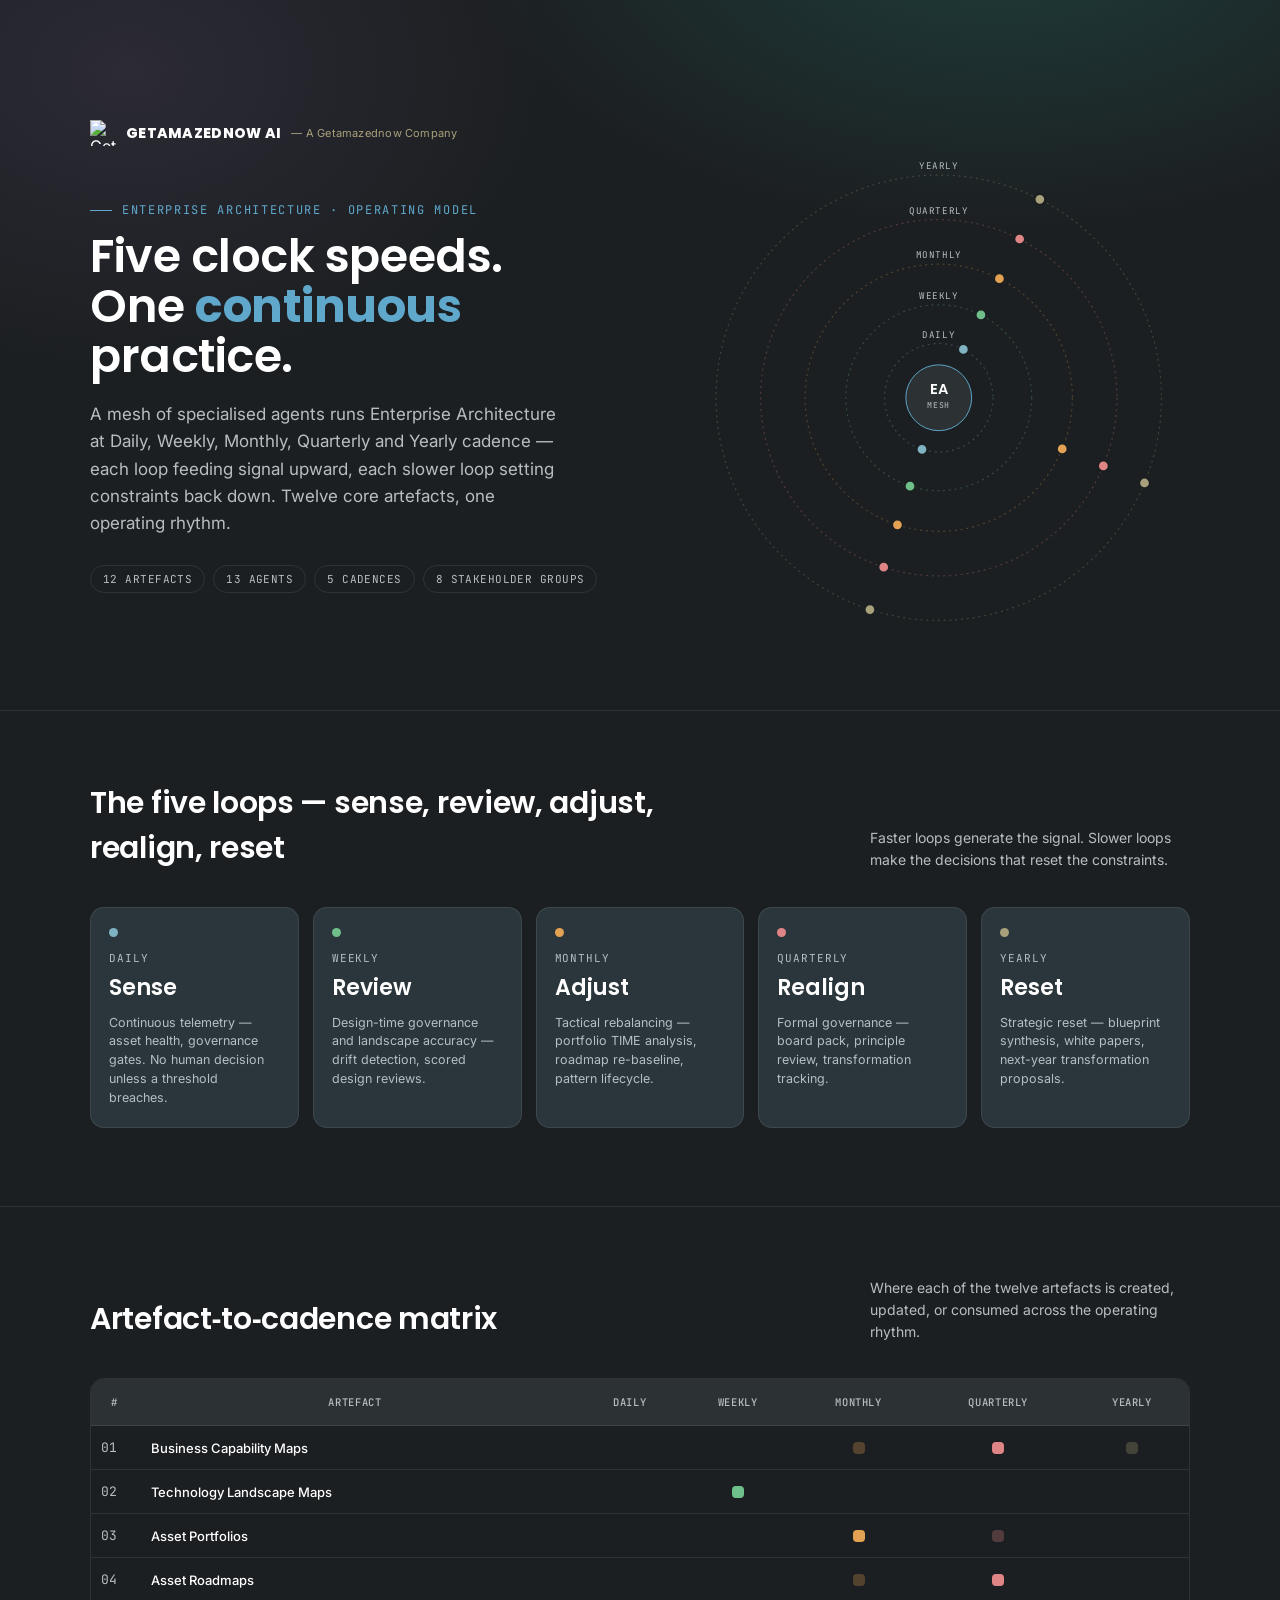
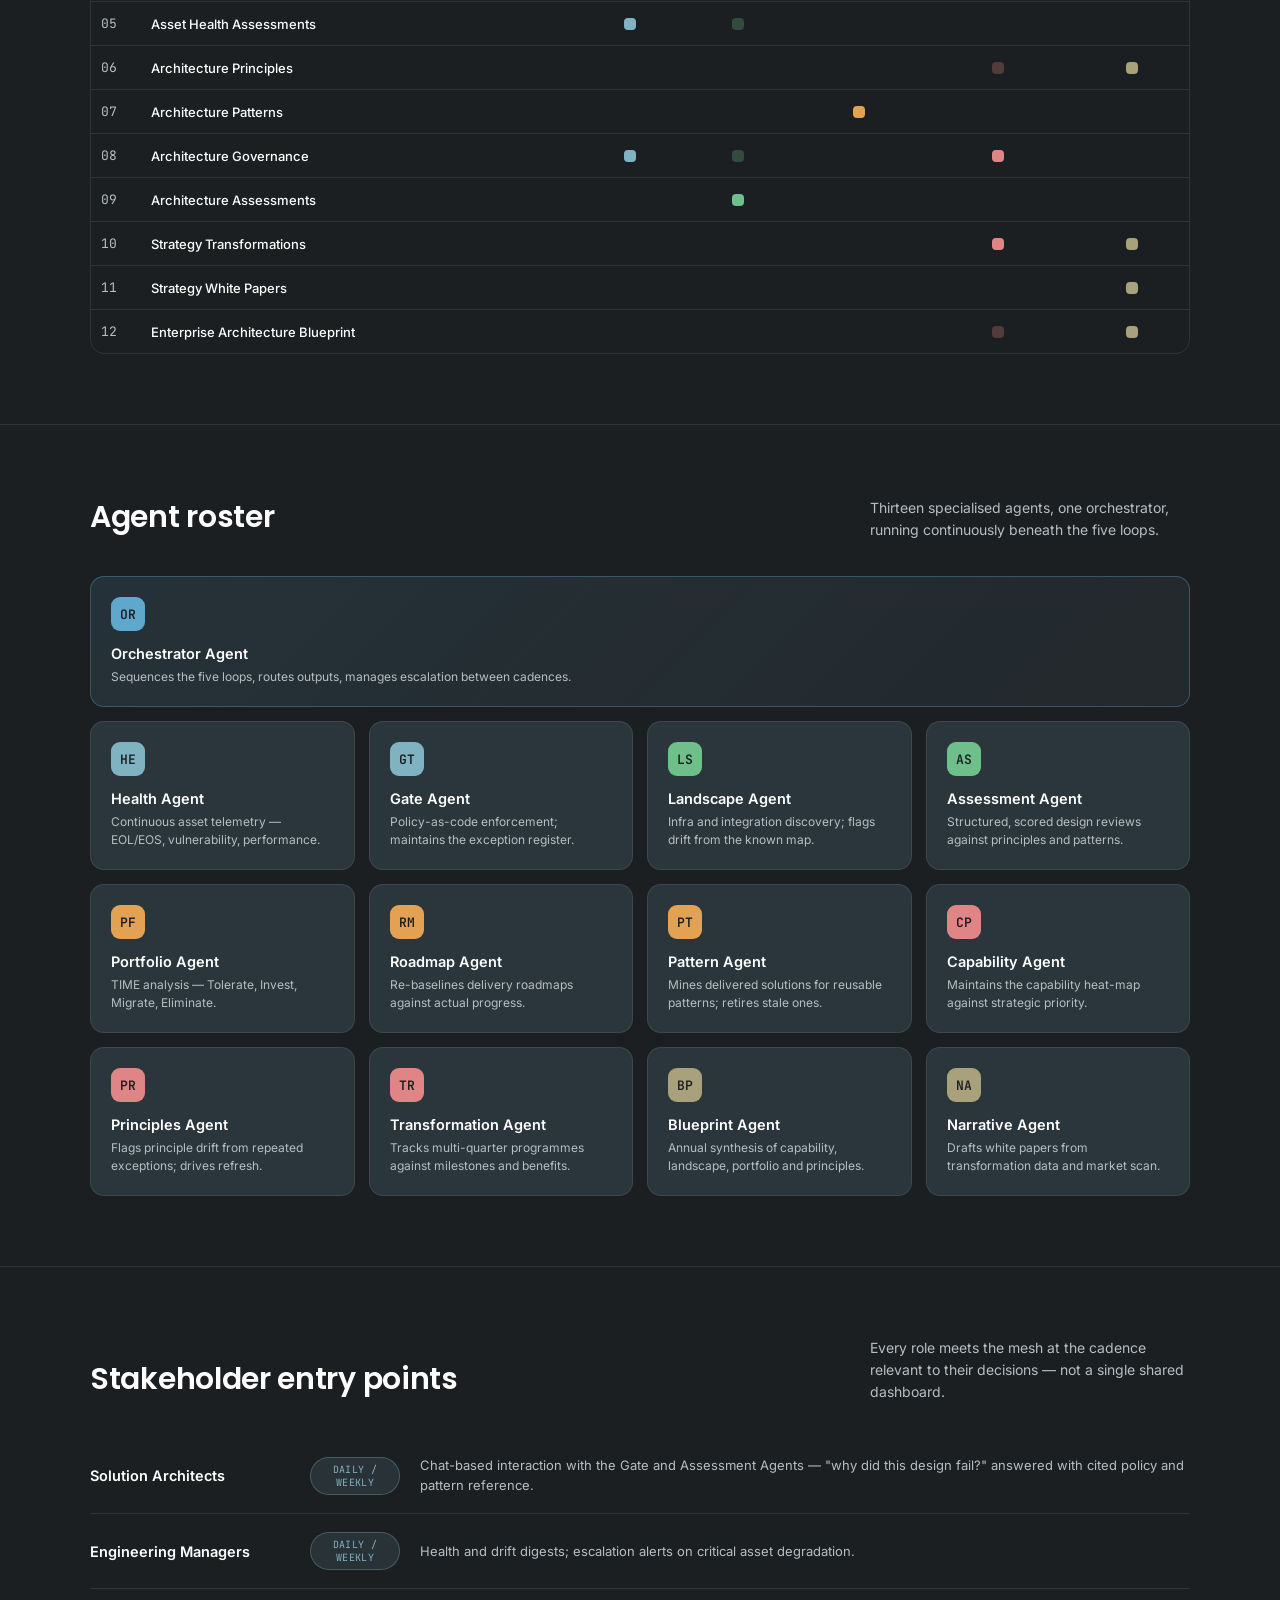
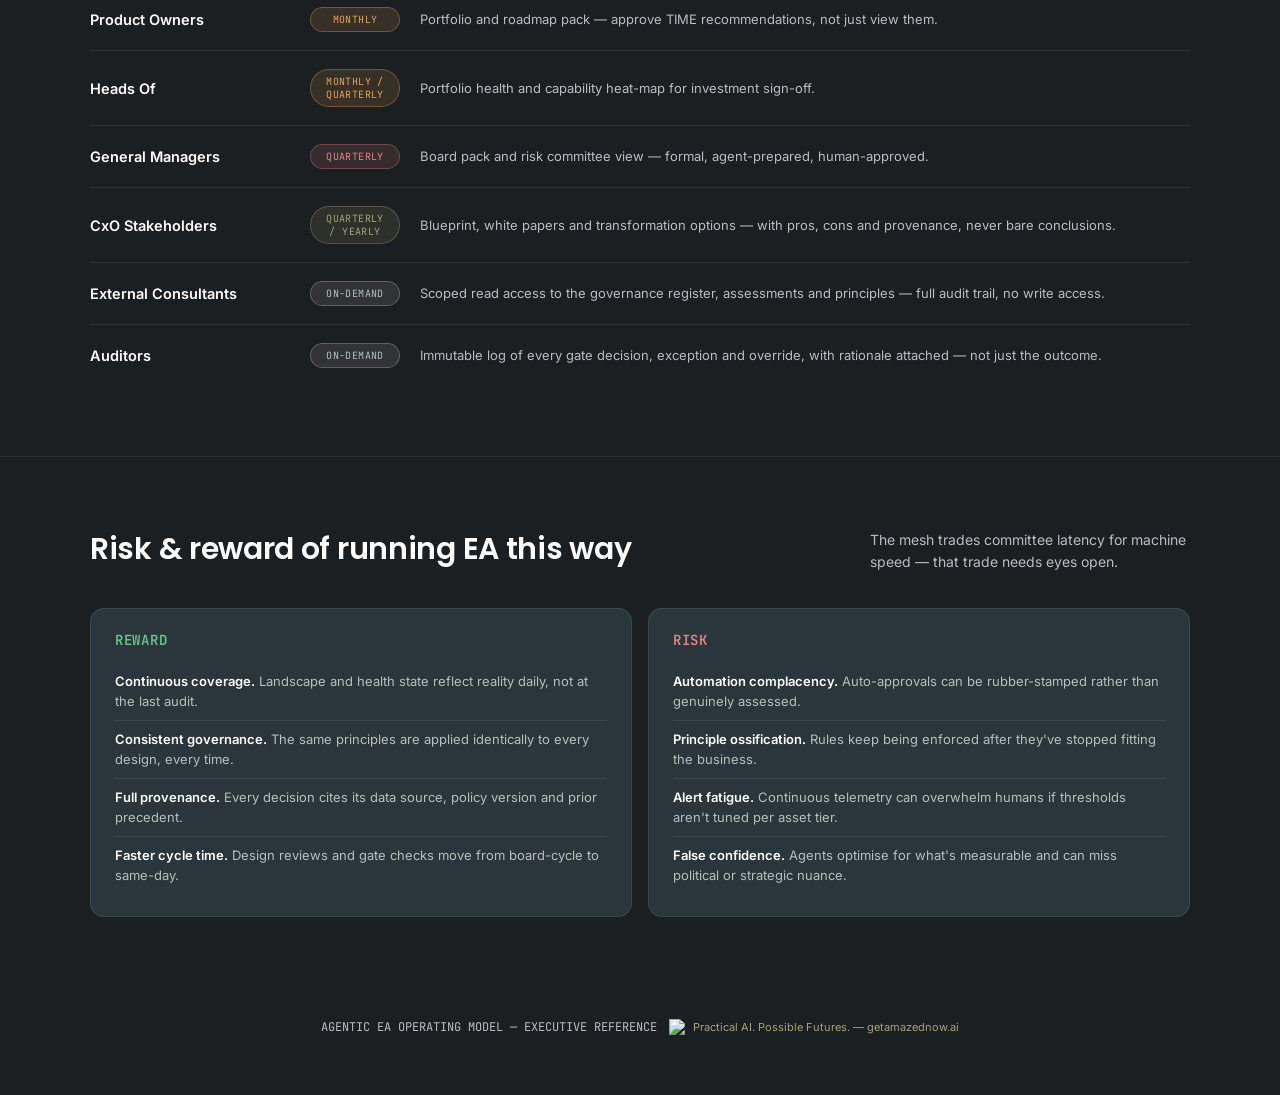
==== docs/index.html @ 3d33aa4a "Add initial index.html for Agentic EA Operating Model" ====
<!DOCTYPE html>
<html lang="en">
<head>
<meta charset="UTF-8">
<title>Agentic Enterprise Architecture — Operating Model</title>
<link rel="icon" type="image/svg+xml" href="./Getamazednow AI Design System v1.0/Logo Files/Getamazednow-AI-Favicon.svg">
<link rel="icon" type="image/png" sizes="32x32" href="./Getamazednow AI Design System v1.0/Logo Files/Getamazednow-AI-Favicon-32.png">
<link rel="apple-touch-icon" sizes="180x180" href="./Getamazednow AI Design System v1.0/Logo Files/Getamazednow-AI-Favicon-180.png">
<style>
  @import url('https://fonts.googleapis.com/css2?family=Poppins:wght@500;600;700;800&family=Inter:wght@400;500;600;700&family=JetBrains+Mono:wght@500&display=swap');

  :root{
    /* Getamazednow AI Design System v1.0 */
    --bg:#1C1F21;            /* neutral-900 — deep background */
    --panel:#2A363B;         /* Ink — primary card/panel surface */
    --panel-2:#2C3234;       /* neutral-800 — secondary panel */
    --line: rgba(255,255,255,0.09);
    --ink:#FFFFFF;           /* white — primary text on dark surfaces */
    --muted:#B7BEC2;         /* neutral-300 — secondary text on dark */

    --signal:#5FA8CC;        /* primary accent */
    --signal-core:#8FC3DE;   /* decorative core-node highlight */
    --stone:#A8A17B;         /* secondary accent */

    --daily:#7FB3C2;         /* info, light-on-ink */
    --weekly:#6FBF8B;        /* success, light-on-ink */
    --monthly:#E3A253;       /* warning, light-on-ink */
    --quarterly:#E08585;     /* error, light-on-ink */
    --yearly:#A8A17B;        /* stone */
    --gold: var(--signal);
  }
  *{box-sizing:border-box;}
  html,body{margin:0;padding:0;background:var(--bg);color:var(--ink);font-family:'Inter',sans-serif;}
  ::selection{ background: var(--signal); color:#1C1F21; }

  .wrap{max-width:1180px;margin:0 auto;padding:0 40px;}

  h1,h2,h3{font-family:'Poppins',sans-serif; font-weight:600; letter-spacing:-0.01em; margin:0;}
  .brandbar{ display:flex; align-items:center; gap:10px; padding-top:32px; }
  .brandbar img{ height:26px; width:26px; display:block; }
  .brandbar .wordmark{ font-family:'Poppins',sans-serif; font-weight:800; font-size:14px; letter-spacing:0.02em; color:var(--ink); }
  .brandbar .byline{ font-family:'Inter',sans-serif; font-size:11px; color:var(--stone); letter-spacing:0.02em; }
  .eyebrow{
    font-family:'JetBrains Mono',monospace; font-size:12px; letter-spacing:0.14em;
    text-transform:uppercase; color:var(--signal); margin-bottom:14px; display:flex; align-items:center; gap:10px;
  }
  .eyebrow::before{content:"";width:22px;height:1px;background:var(--signal);display:inline-block;}

  /* HERO */
  .hero{ padding:88px 0 60px; position:relative; overflow:hidden;
    background: radial-gradient(ellipse 900px 500px at 78% -10%, rgba(45,212,191,0.16), transparent 60%),
                radial-gradient(ellipse 700px 500px at 10% 10%, rgba(176,140,232,0.10), transparent 60%);
  }
  .hero-grid{ display:grid; grid-template-columns: 1.05fr 0.95fr; gap:40px; align-items:center; }
  .hero h1{ font-size:46px; line-height:1.08; color:var(--ink);}
  .hero h1 em{ font-style:normal; color:var(--signal); font-weight:700;}
  .hero p.lead{ font-size:17px; line-height:1.6; color:var(--muted); max-width:480px; margin-top:20px;}
  .hero-tags{ display:flex; gap:8px; flex-wrap:wrap; margin-top:28px;}
  .tag{ font-family:'JetBrains Mono',monospace; font-size:11px; letter-spacing:0.04em; color:var(--muted);
    border:1px solid var(--line); padding:6px 12px; border-radius:100px;}

  /* ORBIT DIAGRAM */
  .orbit-box{ position:relative; display:flex; align-items:center; justify-content:center;}
  #orbitSvg{ width:100%; height:auto; max-width:520px; }
  .ring-label{ font-family:'JetBrains Mono',monospace; font-size:9.5px; fill:var(--muted); letter-spacing:0.06em;}
  .core-label{ font-family:'Poppins',sans-serif; font-size:15px; fill:var(--ink); font-weight:600;}
  .core-sub{ font-family:'JetBrains Mono',monospace; font-size:8.5px; fill:var(--muted); letter-spacing:0.08em;}
  .node{ cursor:default; }
  .node circle{ stroke:#1C1F21; stroke-width:2px; }
  .node text{ font-family:'Inter',sans-serif; font-size:8.2px; fill:var(--ink); font-weight:600; }
  .node-tip{ font-family:'JetBrains Mono',monospace; font-size:7.6px; fill:var(--muted); }

  /* SECTION SHELL */
  section{ padding:70px 0; border-top:1px solid var(--line); }
  .section-head{ display:flex; justify-content:space-between; align-items:flex-end; margin-bottom:36px; gap:24px;}
  .section-head h2{ font-size:30px; color:var(--ink); max-width:640px;}
  .section-head p{ color:var(--muted); font-size:14px; max-width:320px; line-height:1.55; margin:0;}

  /* CADENCE STRIP */
  .cadence-strip{ display:grid; grid-template-columns:repeat(5,1fr); gap:14px; margin-bottom:8px;}
  .cad-card{ background:var(--panel); border:1px solid var(--line); border-radius:14px; padding:20px 18px; position:relative;}
  .cad-dot{ width:9px;height:9px;border-radius:50%; margin-bottom:14px;}
  .cad-name{ font-family:'JetBrains Mono',monospace; font-size:11px; letter-spacing:0.08em; text-transform:uppercase; color:var(--muted); margin-bottom:6px;}
  .cad-verb{ font-family:'Poppins',sans-serif; font-size:22px; font-weight:600; margin-bottom:10px;}
  .cad-desc{ font-size:12.5px; color:var(--muted); line-height:1.5;}

  /* MATRIX */
  .matrix-scroll{ overflow-x:auto; border:1px solid var(--line); border-radius:14px; }
  table.matrix{ width:100%; border-collapse:collapse; font-size:13px; min-width:820px;}
  table.matrix th{ font-family:'JetBrains Mono',monospace; font-size:10.5px; letter-spacing:0.06em; text-transform:uppercase;
    color:var(--muted); text-align:center; padding:16px 10px; background:var(--panel-2); font-weight:500;}
  table.matrix th:first-child{ text-align:left; padding-left:20px;}
  table.matrix td{ text-align:center; padding:13px 10px; border-top:1px solid var(--line); }
  table.matrix td.label{ text-align:left; padding-left:20px; color:var(--ink); font-weight:500; white-space:nowrap;}
  table.matrix td.num{ font-family:'JetBrains Mono',monospace; color:var(--muted); padding-right:14px; width:28px;}
  .pip{ width:12px; height:12px; border-radius:4px; margin:0 auto; }

  /* AGENTS */
  .agent-grid{ display:grid; grid-template-columns:repeat(4,1fr); gap:14px; }
  .agent-card{ background:var(--panel); border:1px solid var(--line); border-radius:14px; padding:20px; }
  .agent-glyph{ width:34px; height:34px; border-radius:9px; display:flex; align-items:center; justify-content:center;
    font-family:'JetBrains Mono',monospace; font-weight:600; font-size:13px; color:#1C1F21; margin-bottom:14px;}
  .agent-name{ font-weight:600; font-size:14.5px; margin-bottom:6px;}
  .agent-fn{ font-size:12px; color:var(--muted); line-height:1.5;}
  .agent-orch{ grid-column: span 4; background:linear-gradient(135deg, rgba(95,168,204,0.14), rgba(143,195,222,0.06));
    border:1px solid rgba(95,168,204,0.35);}

  /* STAKEHOLDER LADDER */
  .ladder{ display:flex; flex-direction:column; gap:0; }
  .ladder-row{ display:grid; grid-template-columns: 200px 90px 1fr; gap:20px; align-items:center;
    padding:18px 0; border-top:1px solid var(--line);}
  .ladder-row:first-child{ border-top:none; }
  .ladder-role{ font-weight:600; font-size:14.5px;}
  .ladder-cad{ font-family:'JetBrains Mono',monospace; font-size:10px; padding:5px 10px; border-radius:100px; text-align:center; letter-spacing:0.04em;}
  .ladder-desc{ font-size:13px; color:var(--muted); line-height:1.5;}

  /* RISK REWARD */
  .rr-grid{ display:grid; grid-template-columns:1fr 1fr; gap:16px;}
  .rr-card{ background:var(--panel); border:1px solid var(--line); border-radius:14px; padding:22px 24px;}
  .rr-card h3{ font-size:14px; font-family:'JetBrains Mono',monospace; letter-spacing:0.05em; text-transform:uppercase; margin-bottom:14px;}
  .rr-card.reward h3{ color:var(--weekly); }
  .rr-card.risk h3{ color:var(--quarterly); }
  .rr-item{ font-size:13px; color:var(--muted); padding:9px 0; border-top:1px solid var(--line); line-height:1.5;}
  .rr-item:first-of-type{ border-top:none; }
  .rr-item b{ color:var(--ink); font-weight:600;}

  footer{ padding:32px 0 60px; display:flex; align-items:center; justify-content:space-between; flex-wrap:wrap; gap:12px;}
  footer .fbrand{ display:flex; align-items:center; gap:8px; }
  footer .fbrand img{ height:16px; width:16px; }
  footer p{ color:var(--muted); font-size:12px; font-family:'JetBrains Mono',monospace; margin:0;}
  footer .byline{ color:var(--stone); font-size:11px; font-family:'Inter',sans-serif; }

  @media (max-width:900px){
    .hero-grid{ grid-template-columns:1fr; }
    .cadence-strip{ grid-template-columns:repeat(2,1fr);}
    .agent-grid{ grid-template-columns:repeat(2,1fr);}
    .agent-orch{ grid-column: span 2;}
    .ladder-row{ grid-template-columns: 1fr; gap:8px;}
  }
</style>
</head>
<body>

<div class="hero">
  <div class="wrap">
    <div class="brandbar">
      <img src="./Getamazednow AI Design System v1.0/Logo Files/Getamazednow-AI-Icon-Monochrome-White.svg" alt="Getamazednow AI">
      <span class="wordmark">GETAMAZEDNOW AI</span>
      <span class="byline">— A Getamazednow Company</span>
    </div>
  </div>
  <div class="wrap hero-grid">
    <div>
      <div class="eyebrow">Enterprise Architecture · Operating Model</div>
      <h1>Five clock speeds.<br>One <em>continuous</em> practice.</h1>
      <p class="lead">A mesh of specialised agents runs Enterprise Architecture at Daily, Weekly, Monthly, Quarterly and Yearly cadence — each loop feeding signal upward, each slower loop setting constraints back down. Twelve core artefacts, one operating rhythm.</p>
      <div class="hero-tags">
        <span class="tag">12 ARTEFACTS</span>
        <span class="tag">13 AGENTS</span>
        <span class="tag">5 CADENCES</span>
        <span class="tag">8 STAKEHOLDER GROUPS</span>
      </div>
    </div>
    <div class="orbit-box">
      <svg id="orbitSvg" viewBox="0 0 520 520"></svg>
    </div>
  </div>
</div>

<section id="cadence">
  <div class="wrap">
    <div class="section-head">
      <h2>The five loops — sense, review, adjust, realign, reset</h2>
      <p>Faster loops generate the signal. Slower loops make the decisions that reset the constraints.</p>
    </div>
    <div class="cadence-strip" id="cadenceStrip"></div>
  </div>
</section>

<section id="matrix">
  <div class="wrap">
    <div class="section-head">
      <h2>Artefact‑to‑cadence matrix</h2>
      <p>Where each of the twelve artefacts is created, updated, or consumed across the operating rhythm.</p>
    </div>
    <div class="matrix-scroll">
      <table class="matrix" id="matrixTable"></table>
    </div>
  </div>
</section>

<section id="agents">
  <div class="wrap">
    <div class="section-head">
      <h2>Agent roster</h2>
      <p>Thirteen specialised agents, one orchestrator, running continuously beneath the five loops.</p>
    </div>
    <div class="agent-grid" id="agentGrid"></div>
  </div>
</section>

<section id="stakeholders">
  <div class="wrap">
    <div class="section-head">
      <h2>Stakeholder entry points</h2>
      <p>Every role meets the mesh at the cadence relevant to their decisions — not a single shared dashboard.</p>
    </div>
    <div class="ladder" id="ladder"></div>
  </div>
</section>

<section id="riskreward">
  <div class="wrap">
    <div class="section-head">
      <h2>Risk &amp; reward of running EA this way</h2>
      <p>The mesh trades committee latency for machine speed — that trade needs eyes open.</p>
    </div>
    <div class="rr-grid">
      <div class="rr-card reward">
        <h3>Reward</h3>
        <div class="rr-item"><b>Continuous coverage.</b> Landscape and health state reflect reality daily, not at the last audit.</div>
        <div class="rr-item"><b>Consistent governance.</b> The same principles are applied identically to every design, every time.</div>
        <div class="rr-item"><b>Full provenance.</b> Every decision cites its data source, policy version and prior precedent.</div>
        <div class="rr-item"><b>Faster cycle time.</b> Design reviews and gate checks move from board-cycle to same-day.</div>
      </div>
      <div class="rr-card risk">
        <h3>Risk</h3>
        <div class="rr-item"><b>Automation complacency.</b> Auto-approvals can be rubber-stamped rather than genuinely assessed.</div>
        <div class="rr-item"><b>Principle ossification.</b> Rules keep being enforced after they've stopped fitting the business.</div>
        <div class="rr-item"><b>Alert fatigue.</b> Continuous telemetry can overwhelm humans if thresholds aren't tuned per asset tier.</div>
        <div class="rr-item"><b>False confidence.</b> Agents optimise for what's measurable and can miss political or strategic nuance.</div>
      </div>
    </div>
  </div>
</section>

<footer>
  <div class="wrap footer-inner" style="display:flex; align-items:center; justify-content:space-between; flex-wrap:wrap; gap:12px;">
    <p>AGENTIC EA OPERATING MODEL — EXECUTIVE REFERENCE</p>
    <div class="fbrand">
      <img src="./Getamazednow AI Design System v1.0/Logo Files/Getamazednow-AI-Icon-Monochrome-White.svg" alt="Getamazednow AI">
      <span class="byline">Practical AI. Possible Futures. — getamazednow.ai</span>
    </div>
  </div>
</footer>

<script>
const CAD = [
  {key:'daily', name:'Daily', verb:'Sense', color:'var(--daily)', hex:'#7FB3C2',
    desc:'Continuous telemetry — asset health, governance gates. No human decision unless a threshold breaches.'},
  {key:'weekly', name:'Weekly', verb:'Review', color:'var(--weekly)', hex:'#6FBF8B',
    desc:'Design-time governance and landscape accuracy — drift detection, scored design reviews.'},
  {key:'monthly', name:'Monthly', verb:'Adjust', color:'var(--monthly)', hex:'#E3A253',
    desc:'Tactical rebalancing — portfolio TIME analysis, roadmap re-baseline, pattern lifecycle.'},
  {key:'quarterly', name:'Quarterly', verb:'Realign', color:'var(--quarterly)', hex:'#E08585',
    desc:'Formal governance — board pack, principle review, transformation tracking.'},
  {key:'yearly', name:'Yearly', verb:'Reset', color:'var(--yearly)', hex:'#A8A17B',
    desc:'Strategic reset — blueprint synthesis, white papers, next-year transformation proposals.'},
];

// ---- Cadence strip
const stripEl = document.getElementById('cadenceStrip');
CAD.forEach(c=>{
  stripEl.innerHTML += `<div class="cad-card">
    <div class="cad-dot" style="background:${c.color}"></div>
    <div class="cad-name">${c.name}</div>
    <div class="cad-verb">${c.verb}</div>
    <div class="cad-desc">${c.desc}</div>
  </div>`;
});

// ---- Matrix
const ARTEFACTS = [
  {n:'Business Capability Maps', vals:['','','o','X','o']},
  {n:'Technology Landscape Maps', vals:['','X','','','']},
  {n:'Asset Portfolios', vals:['','','X','o','']},
  {n:'Asset Roadmaps', vals:['','','o','X','']},
  {n:'Asset Health Assessments', vals:['X','o','','','']},
  {n:'Architecture Principles', vals:['','','','o','X']},
  {n:'Architecture Patterns', vals:['','','X','','']},
  {n:'Architecture Governance', vals:['X','o','','X','']},
  {n:'Architecture Assessments', vals:['','X','','','']},
  {n:'Strategy Transformations', vals:['','','','X','X']},
  {n:'Strategy White Papers', vals:['','','','','X']},
  {n:'Enterprise Architecture Blueprint', vals:['','','','o','X']},
];
const matEl = document.getElementById('matrixTable');
let thead = '<tr><th>#</th><th>Artefact</th>' + CAD.map(c=>`<th>${c.name}</th>`).join('') + '</tr>';
let rows = ARTEFACTS.map((a,i)=>{
  let cells = a.vals.map((v,ci)=>{
    if(v==='X') return `<td><div class="pip" style="background:${CAD[ci].hex}"></div></td>`;
    if(v==='o') return `<td><div class="pip" style="background:${CAD[ci].hex}; opacity:0.28"></div></td>`;
    return `<td></td>`;
  }).join('');
  return `<tr><td class="num">${String(i+1).padStart(2,'0')}</td><td class="label">${a.n}</td>${cells}</tr>`;
}).join('');
matEl.innerHTML = thead + rows;

// ---- Agents
const AGENTS = [
  {i:'OR', name:'Orchestrator Agent', fn:'Sequences the five loops, routes outputs, manages escalation between cadences.', hex:'#5FA8CC', orch:true},
  {i:'HE', name:'Health Agent', fn:'Continuous asset telemetry — EOL/EOS, vulnerability, performance.', hex:'#7FB3C2'},
  {i:'GT', name:'Gate Agent', fn:'Policy-as-code enforcement; maintains the exception register.', hex:'#7FB3C2'},
  {i:'LS', name:'Landscape Agent', fn:'Infra and integration discovery; flags drift from the known map.', hex:'#6FBF8B'},
  {i:'AS', name:'Assessment Agent', fn:'Structured, scored design reviews against principles and patterns.', hex:'#6FBF8B'},
  {i:'PF', name:'Portfolio Agent', fn:'TIME analysis — Tolerate, Invest, Migrate, Eliminate.', hex:'#E3A253'},
  {i:'RM', name:'Roadmap Agent', fn:'Re-baselines delivery roadmaps against actual progress.', hex:'#E3A253'},
  {i:'PT', name:'Pattern Agent', fn:'Mines delivered solutions for reusable patterns; retires stale ones.', hex:'#E3A253'},
  {i:'CP', name:'Capability Agent', fn:'Maintains the capability heat-map against strategic priority.', hex:'#E08585'},
  {i:'PR', name:'Principles Agent', fn:'Flags principle drift from repeated exceptions; drives refresh.', hex:'#E08585'},
  {i:'TR', name:'Transformation Agent', fn:'Tracks multi-quarter programmes against milestones and benefits.', hex:'#E08585'},
  {i:'BP', name:'Blueprint Agent', fn:'Annual synthesis of capability, landscape, portfolio and principles.', hex:'#A8A17B'},
  {i:'NA', name:'Narrative Agent', fn:'Drafts white papers from transformation data and market scan.', hex:'#A8A17B'},
];
const agentGrid = document.getElementById('agentGrid');
AGENTS.forEach(a=>{
  agentGrid.innerHTML += `<div class="agent-card ${a.orch?'agent-orch':''}">
    <div class="agent-glyph" style="background:${a.hex}">${a.i}</div>
    <div class="agent-name">${a.name}</div>
    <div class="agent-fn">${a.fn}</div>
  </div>`;
});

// ---- Stakeholder ladder
const LADDER = [
  {role:'Solution Architects', cad:'DAILY / WEEKLY', color:'#7FB3C2', desc:'Chat-based interaction with the Gate and Assessment Agents — "why did this design fail?" answered with cited policy and pattern reference.'},
  {role:'Engineering Managers', cad:'DAILY / WEEKLY', color:'#7FB3C2', desc:'Health and drift digests; escalation alerts on critical asset degradation.'},
  {role:'Product Owners', cad:'MONTHLY', color:'#E3A253', desc:'Portfolio and roadmap pack — approve TIME recommendations, not just view them.'},
  {role:'Heads Of', cad:'MONTHLY / QUARTERLY', color:'#E3A253', desc:'Portfolio health and capability heat-map for investment sign-off.'},
  {role:'General Managers', cad:'QUARTERLY', color:'#E08585', desc:'Board pack and risk committee view — formal, agent-prepared, human-approved.'},
  {role:'CxO Stakeholders', cad:'QUARTERLY / YEARLY', color:'#A8A17B', desc:'Blueprint, white papers and transformation options — with pros, cons and provenance, never bare conclusions.'},
  {role:'External Consultants', cad:'ON-DEMAND', color:'#B7BEC2', desc:'Scoped read access to the governance register, assessments and principles — full audit trail, no write access.'},
  {role:'Auditors', cad:'ON-DEMAND', color:'#B7BEC2', desc:'Immutable log of every gate decision, exception and override, with rationale attached — not just the outcome.'},
];
const ladderEl = document.getElementById('ladder');
LADDER.forEach(l=>{
  ladderEl.innerHTML += `<div class="ladder-row">
    <div class="ladder-role">${l.role}</div>
    <div class="ladder-cad" style="background:${l.color}22; color:${l.color}; border:1px solid ${l.color}55;">${l.cad}</div>
    <div class="ladder-desc">${l.desc}</div>
  </div>`;
});

// ---- Orbit SVG (rings: yearly outer -> daily inner)
const svg = document.getElementById('orbitSvg');
const cx=260, cy=260;
const ringsOuterToInner = [
  {r:230, key:'yearly'}, {r:184, key:'quarterly'}, {r:138, key:'monthly'}, {r:96, key:'weekly'}, {r:56, key:'daily'}
];
let svgContent = '';
// rings
ringsOuterToInner.forEach(ring=>{
  const c = CAD.find(c=>c.key===ring.key);
  svgContent += `<circle cx="${cx}" cy="${cy}" r="${ring.r}" fill="none" stroke="${c.hex}" stroke-opacity="0.28" stroke-width="1.2" stroke-dasharray="2 4"/>`;
});
// ring labels (top of each ring)
ringsOuterToInner.forEach(ring=>{
  const c = CAD.find(c=>c.key===ring.key);
  svgContent += `<text x="${cx}" y="${cy-ring.r-6}" text-anchor="middle" class="ring-label" fill="${c.hex}">${c.name.toUpperCase()}</text>`;
});
// nodes per ring: artefact short codes placed at angles
const ringNodes = {
  yearly: ['Blueprint','White Papers','Transformation'],
  quarterly: ['Governance Bd','Principles Rvw','Capability Refresh'],
  monthly: ['Portfolio TIME','Roadmap','Patterns'],
  weekly: ['Landscape','Assessments'],
  daily: ['Health','Gates'],
};
ringsOuterToInner.forEach(ring=>{
  const c = CAD.find(c=>c.key===ring.key);
  const items = ringNodes[ring.key];
  const n = items.length;
  items.forEach((label,i)=>{
    // spread nodes around the lower arc so labels don't collide with ring-name at top
    const angle = (Math.PI*0.15) + (i/(n-1||1)) * (Math.PI*0.95);
    const x = cx + ring.r*Math.sin(angle);
    const y = cy - ring.r*Math.cos(angle);
    svgContent += `<g class="node">
      <circle cx="${x}" cy="${y}" r="5.5" fill="${c.hex}"/>
    </g>`;
  });
});
// core
svgContent += `<circle cx="${cx}" cy="${cy}" r="34" fill="#2C3234" stroke="#5FA8CC" stroke-width="1"/>`;
svgContent += `<text x="${cx}" y="${cy-4}" text-anchor="middle" class="core-label">EA</text>`;
svgContent += `<text x="${cx}" y="${cy+11}" text-anchor="middle" class="core-sub">MESH</text>`;
svg.innerHTML = svgContent;
</script>

</body>
</html>
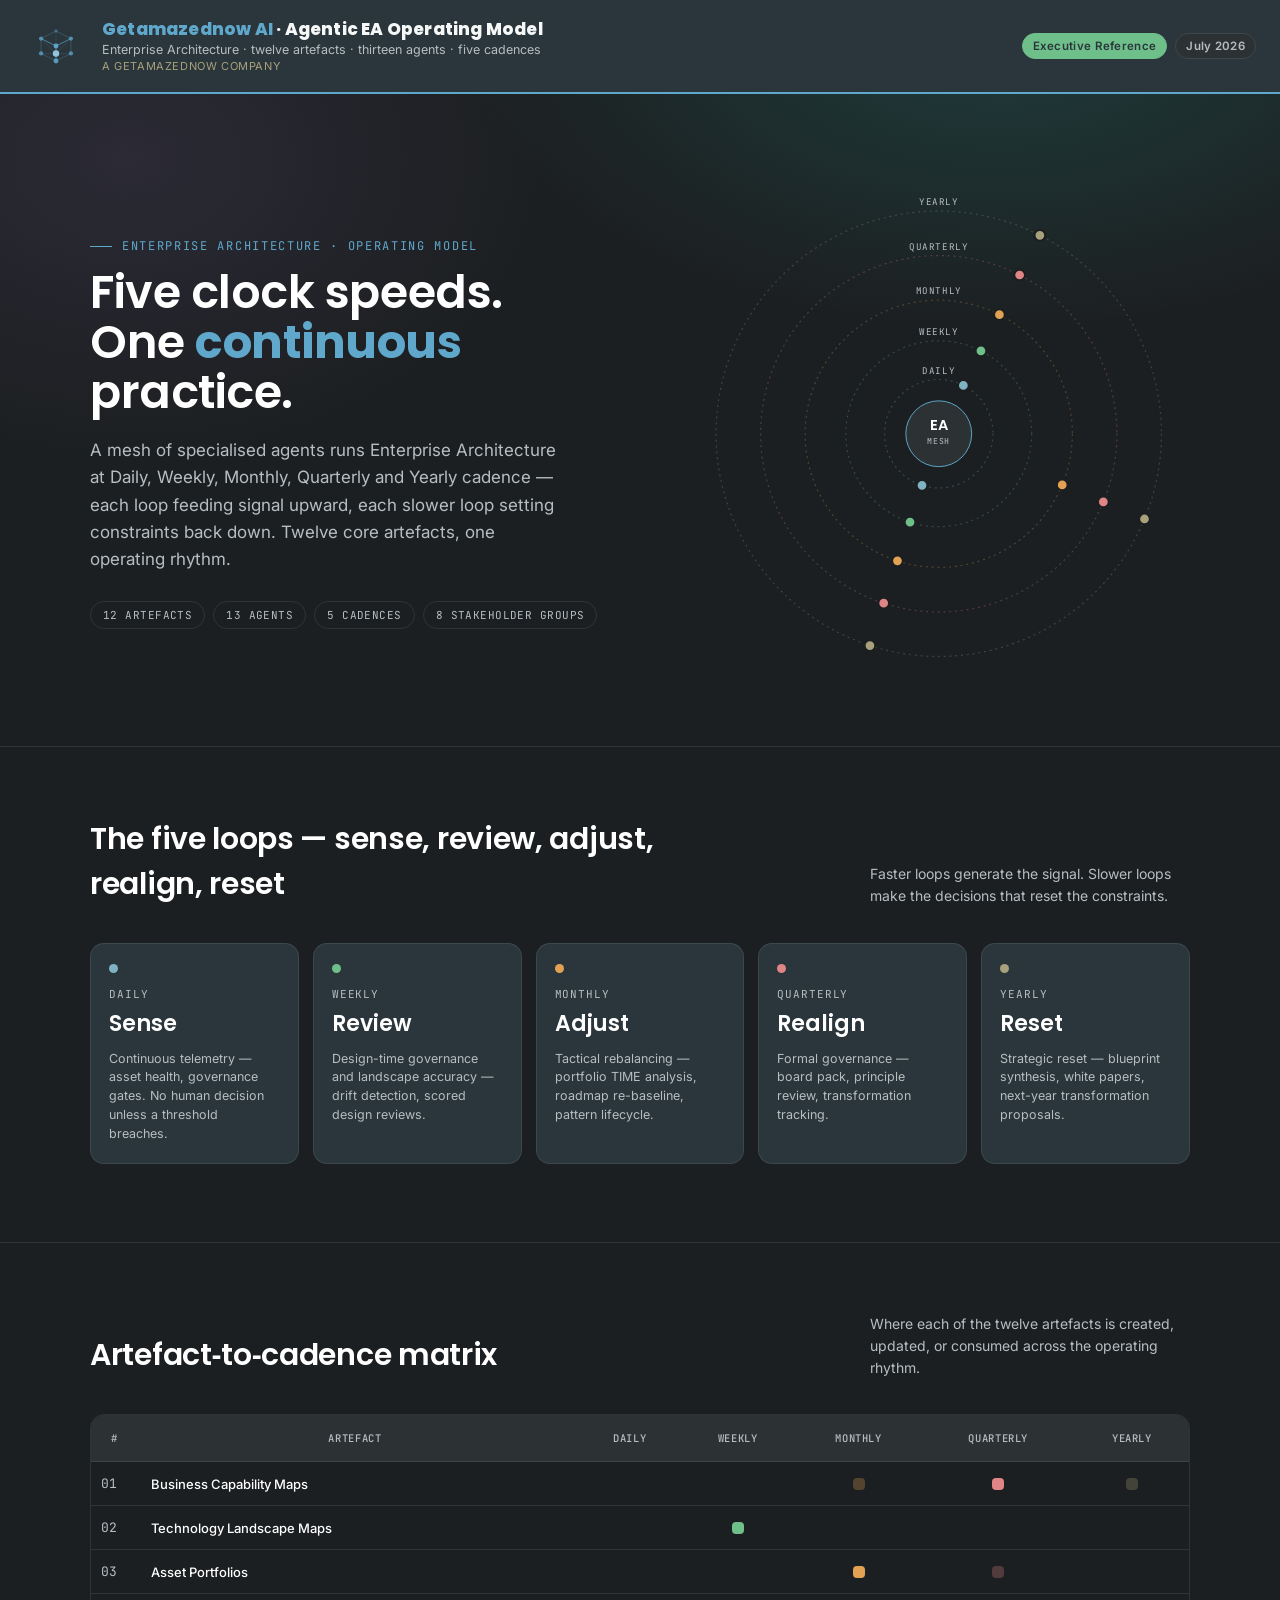
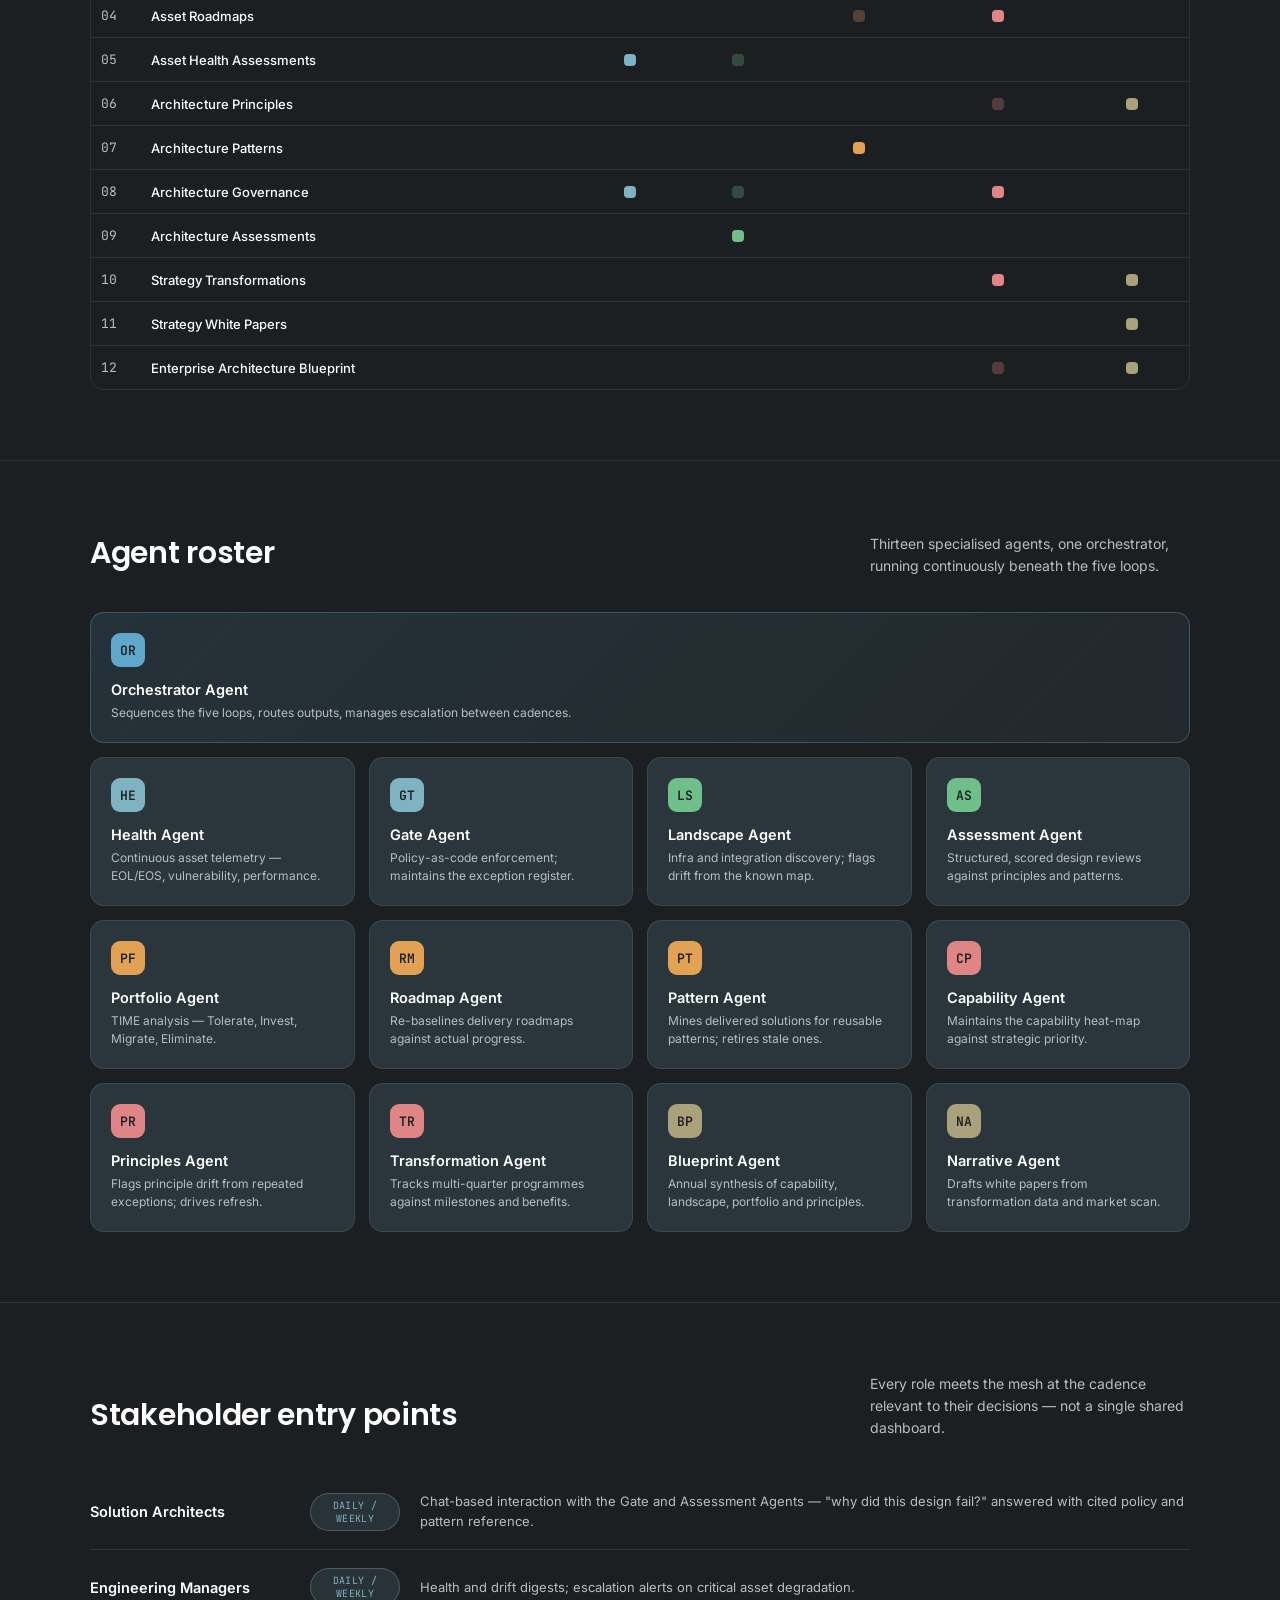
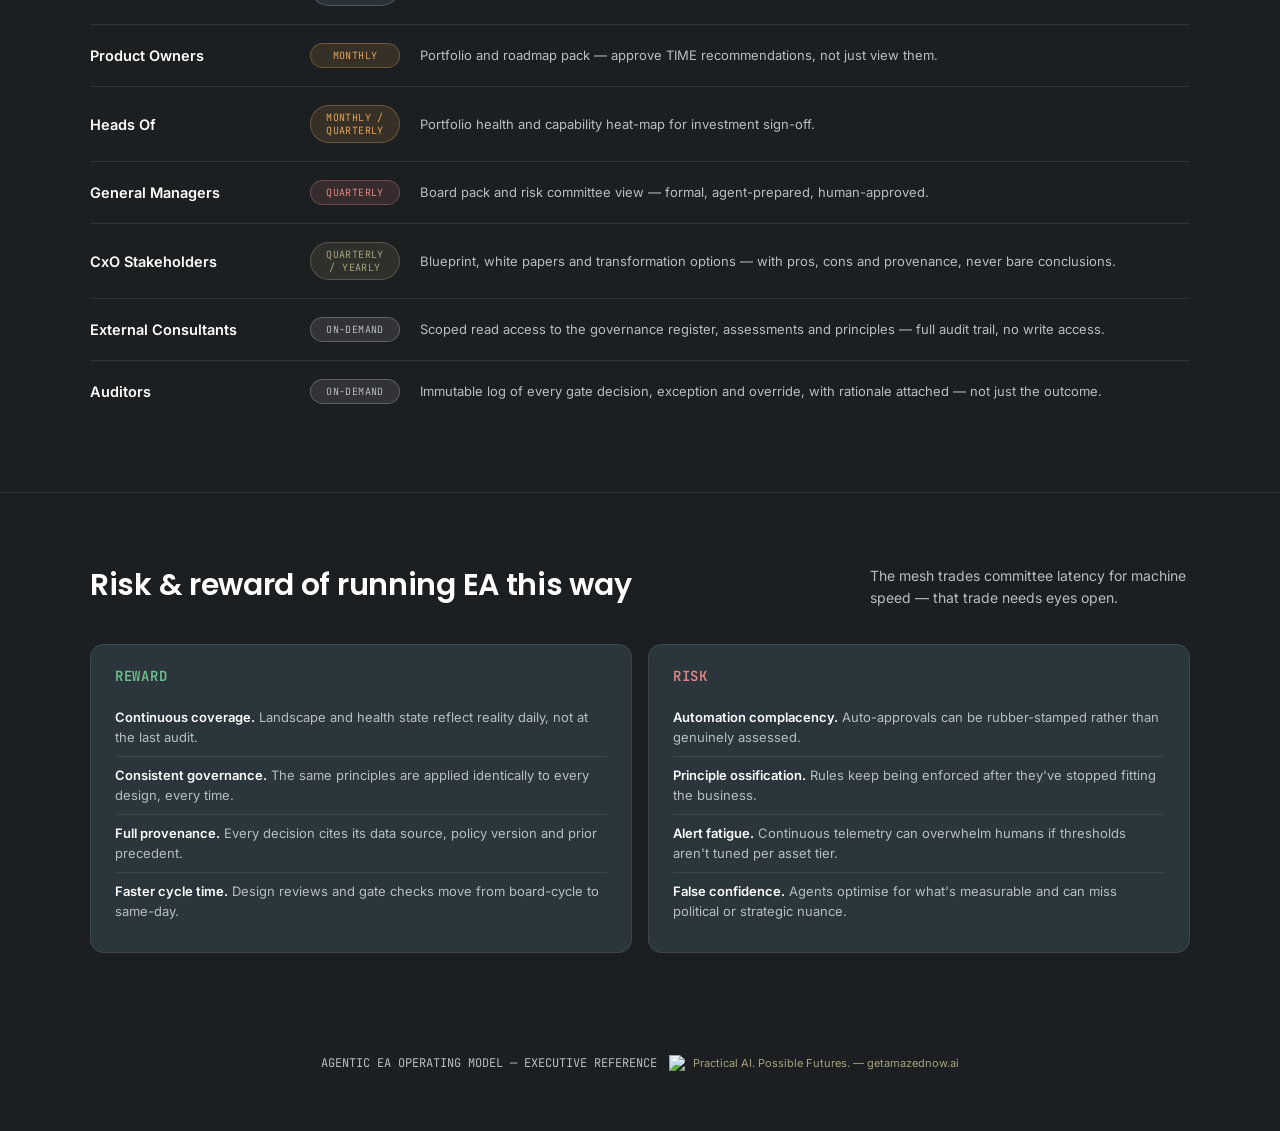
==== commit 3580ff6d: "Brand: unified Getamazednow AI masthead on live page" ====
--- a/docs/index.html
+++ b/docs/index.html
@@ -40,6 +40,34 @@
   .brandbar img{ height:26px; width:26px; display:block; }
   .brandbar .wordmark{ font-family:'Poppins',sans-serif; font-weight:800; font-size:14px; letter-spacing:0.02em; color:var(--ink); }
   .brandbar .byline{ font-family:'Inter',sans-serif; font-size:11px; color:var(--stone); letter-spacing:0.02em; }
+
+  /* ===== Getamazednow AI — unified brand masthead (shared across getamazednow.ai properties) ===== */
+  .topbar{
+    --gai-ink:#2A363B; --gai-signal:#5FA8CC; --gai-signal-core:#8FC3DE; --gai-stone:#A8A17B;
+    --gai-neutral-800:#2C3234; --gai-neutral-700:#3F474A; --gai-neutral-50:#F6F7F7; --gai-neutral-300:#B7BEC2;
+    --gai-success-on-ink:#6FBF8B; --gai-warning-on-ink:#E3A253; --gai-radius-pill:999px;
+    --gai-font-display:"Poppins","Segoe UI",sans-serif; --gai-font-body:"Inter","Segoe UI",sans-serif;
+    --accent:var(--gai-signal); --bg-panel-2:var(--gai-neutral-800); --border:var(--gai-neutral-700);
+    --text:var(--gai-neutral-50); --text-dim:var(--gai-neutral-300); --stone:var(--gai-stone);
+    --green:var(--gai-success-on-ink); --amber:var(--gai-warning-on-ink);
+    display:flex; justify-content:space-between; align-items:center; padding:14px 24px;
+    border-bottom:2px solid var(--accent); background:var(--gai-ink); font-family:var(--gai-font-body);
+  }
+  .topbar-left{ display:flex; align-items:center; gap:14px; }
+  .topbar .brand-logo{ height:64px; width:64px; display:block; flex:0 0 auto; }
+  .topbar .brand-title{ font-family:var(--gai-font-display); font-weight:800; font-size:17px; letter-spacing:0.2px; color:var(--text); line-height:1.2; }
+  .topbar .brand-title .brand-name{ color:var(--accent); }
+  .topbar .brand-sub{ color:var(--text-dim); font-size:12.5px; margin-top:2px; }
+  .topbar .brand-byline{ color:var(--stone); font-size:11px; letter-spacing:0.6px; text-transform:uppercase; margin-top:2px; }
+  .topbar-right{ display:flex; gap:8px; align-items:center; }
+  .topbar .pill{ border:1px solid var(--border); background:var(--bg-panel-2); color:var(--text-dim); padding:5px 10px; border-radius:var(--gai-radius-pill); font-size:11.5px; font-weight:600; letter-spacing:0.3px; white-space:nowrap; }
+  .topbar .pill-live{ color:var(--gai-ink); background:var(--green); border-color:var(--green); }
+  @media (max-width:640px){
+    .topbar{ padding:12px 16px; }
+    .topbar .brand-logo{ height:48px; width:48px; }
+    .topbar .brand-sub{ display:none; }
+    .topbar-right{ display:none; }
+  }
   .eyebrow{
     font-family:'JetBrains Mono',monospace; font-size:12px; letter-spacing:0.14em;
     text-transform:uppercase; color:var(--signal); margin-bottom:14px; display:flex; align-items:center; gap:10px;
@@ -141,14 +169,47 @@
 </head>
 <body>
 
+<header class="topbar">
+  <div class="topbar-left">
+    <svg class="brand-logo" viewBox="130 60 180 180" xmlns="http://www.w3.org/2000/svg" role="img" aria-label="Getamazednow AI — Tensor Node Lattice mark">
+      <circle cx="220" cy="150" r="90" fill="#2A363B"/>
+      <line x1="220" y1="108" x2="178" y2="129" stroke="#5FA8CC" stroke-width="1.6" opacity="0.5"/>
+      <line x1="220" y1="108" x2="262" y2="129" stroke="#5FA8CC" stroke-width="1.6" opacity="0.5"/>
+      <line x1="178" y1="129" x2="178" y2="171" stroke="#5FA8CC" stroke-width="1.6" opacity="0.5"/>
+      <line x1="262" y1="129" x2="262" y2="171" stroke="#5FA8CC" stroke-width="1.6" opacity="0.5"/>
+      <line x1="178" y1="171" x2="220" y2="192" stroke="#5FA8CC" stroke-width="1.6" opacity="0.5"/>
+      <line x1="262" y1="171" x2="220" y2="192" stroke="#5FA8CC" stroke-width="1.6" opacity="0.5"/>
+      <line x1="178" y1="129" x2="220" y2="150" stroke="#5FA8CC" stroke-width="2.2" opacity="0.85"/>
+      <line x1="262" y1="129" x2="220" y2="150" stroke="#5FA8CC" stroke-width="2.2" opacity="0.85"/>
+      <line x1="220" y1="150" x2="220" y2="192" stroke="#5FA8CC" stroke-width="2.2" opacity="0.85"/>
+      <line x1="220" y1="171" x2="220" y2="108" stroke="#5FA8CC" stroke-width="1.1" opacity="0.35"/>
+      <line x1="220" y1="171" x2="178" y2="129" stroke="#5FA8CC" stroke-width="1.1" opacity="0.35"/>
+      <line x1="220" y1="171" x2="262" y2="129" stroke="#5FA8CC" stroke-width="1.1" opacity="0.35"/>
+      <line x1="220" y1="171" x2="178" y2="171" stroke="#5FA8CC" stroke-width="1.1" opacity="0.35"/>
+      <line x1="220" y1="171" x2="262" y2="171" stroke="#5FA8CC" stroke-width="1.1" opacity="0.35"/>
+      <line x1="220" y1="171" x2="220" y2="192" stroke="#5FA8CC" stroke-width="1.1" opacity="0.35"/>
+      <circle cx="220" cy="108" r="5" fill="#5FA8CC" opacity="0.4"/>
+      <circle cx="178" cy="129" r="6" fill="#5FA8CC" opacity="0.75"/>
+      <circle cx="262" cy="129" r="6" fill="#5FA8CC" opacity="0.75"/>
+      <circle cx="178" cy="171" r="6" fill="#5FA8CC" opacity="0.75"/>
+      <circle cx="262" cy="171" r="6" fill="#5FA8CC" opacity="0.75"/>
+      <circle cx="220" cy="192" r="7" fill="#5FA8CC" opacity="0.85"/>
+      <circle cx="220" cy="150" r="7" fill="#5FA8CC" opacity="0.95"/>
+      <circle cx="220" cy="171" r="9" fill="#8FC3DE"/>
+    </svg>
+    <div>
+      <div class="brand-title"><span class="brand-name">Getamazednow AI</span> · Agentic EA Operating Model</div>
+      <div class="brand-sub">Enterprise Architecture · twelve artefacts · thirteen agents · five cadences</div>
+      <div class="brand-byline">A Getamazednow Company</div>
+    </div>
+  </div>
+  <div class="topbar-right">
+    <span class="pill pill-live">Executive Reference</span>
+    <span class="pill">July 2026</span>
+  </div>
+</header>
+
 <div class="hero">
-  <div class="wrap">
-    <div class="brandbar">
-      <img src="./Getamazednow AI Design System v1.0/Logo Files/Getamazednow-AI-Icon-Monochrome-White.svg" alt="Getamazednow AI">
-      <span class="wordmark">GETAMAZEDNOW AI</span>
-      <span class="byline">— A Getamazednow Company</span>
-    </div>
-  </div>
   <div class="wrap hero-grid">
     <div>
       <div class="eyebrow">Enterprise Architecture · Operating Model</div>
